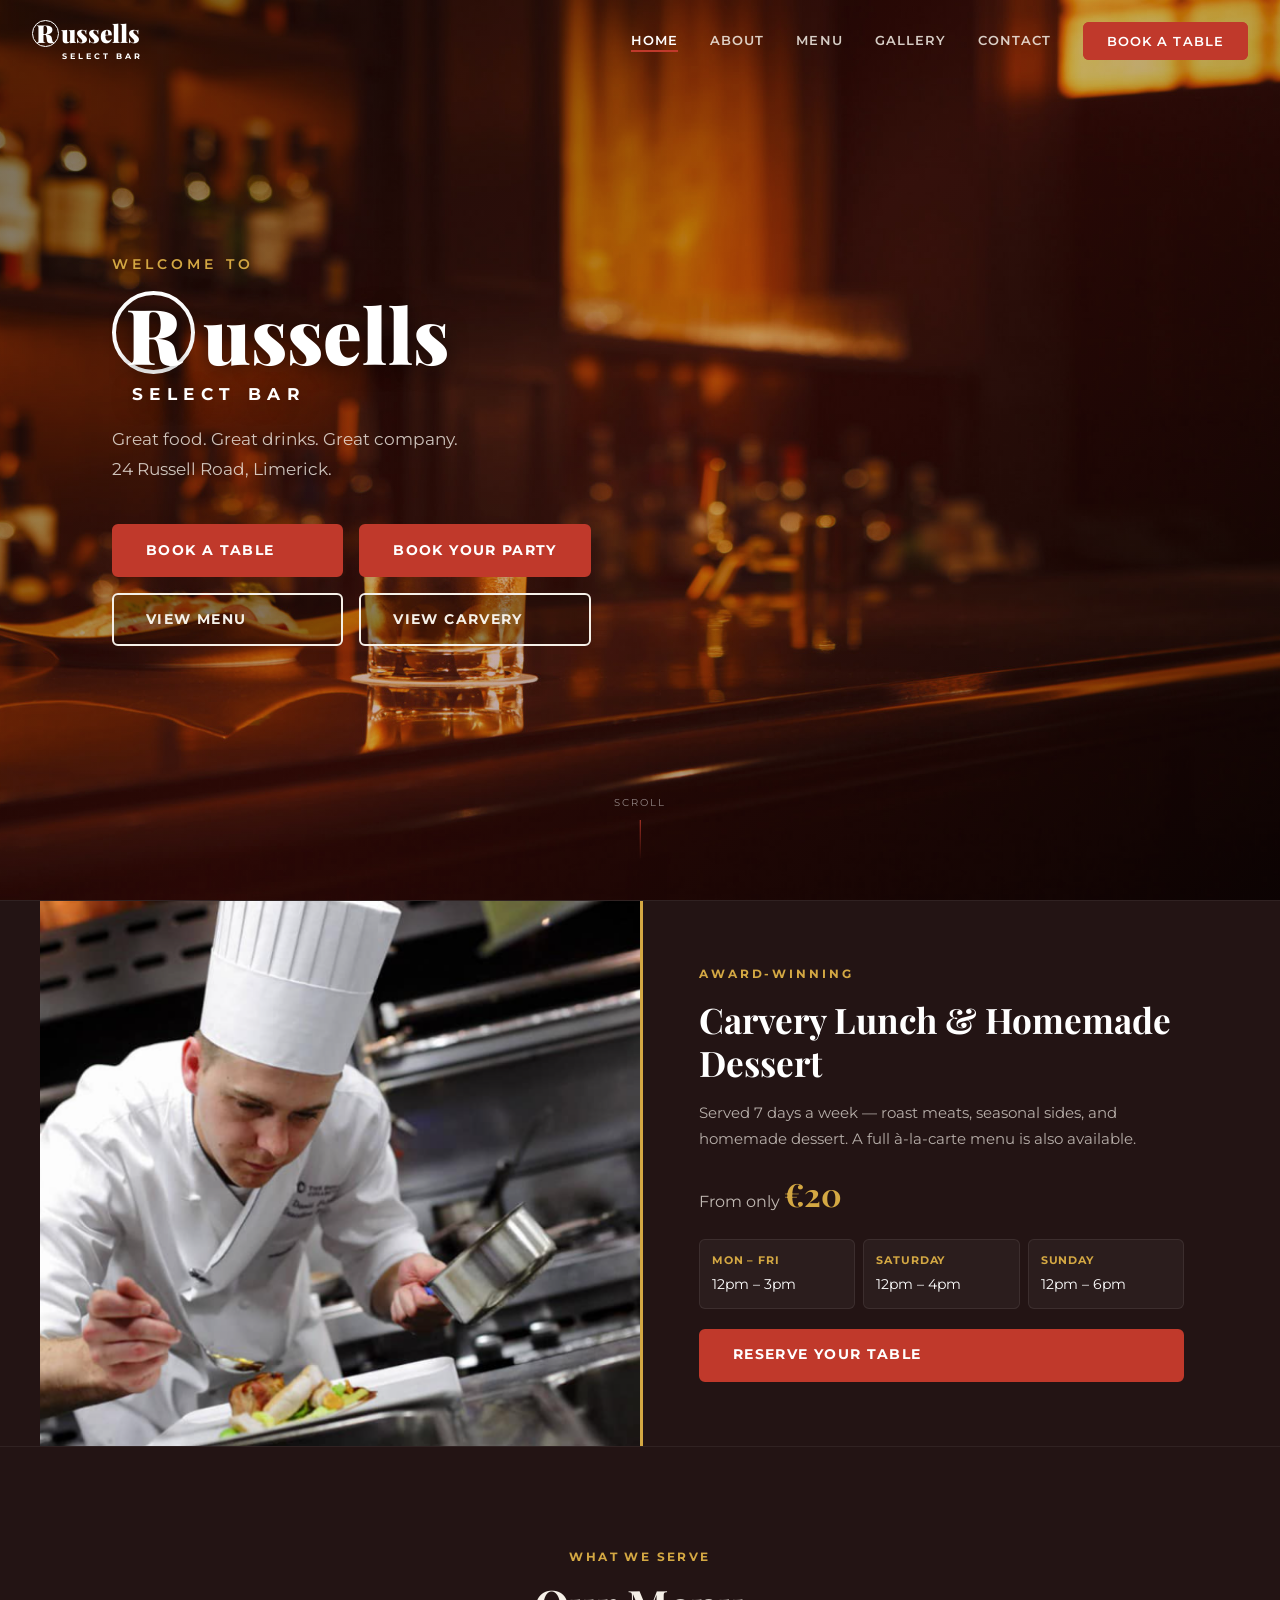
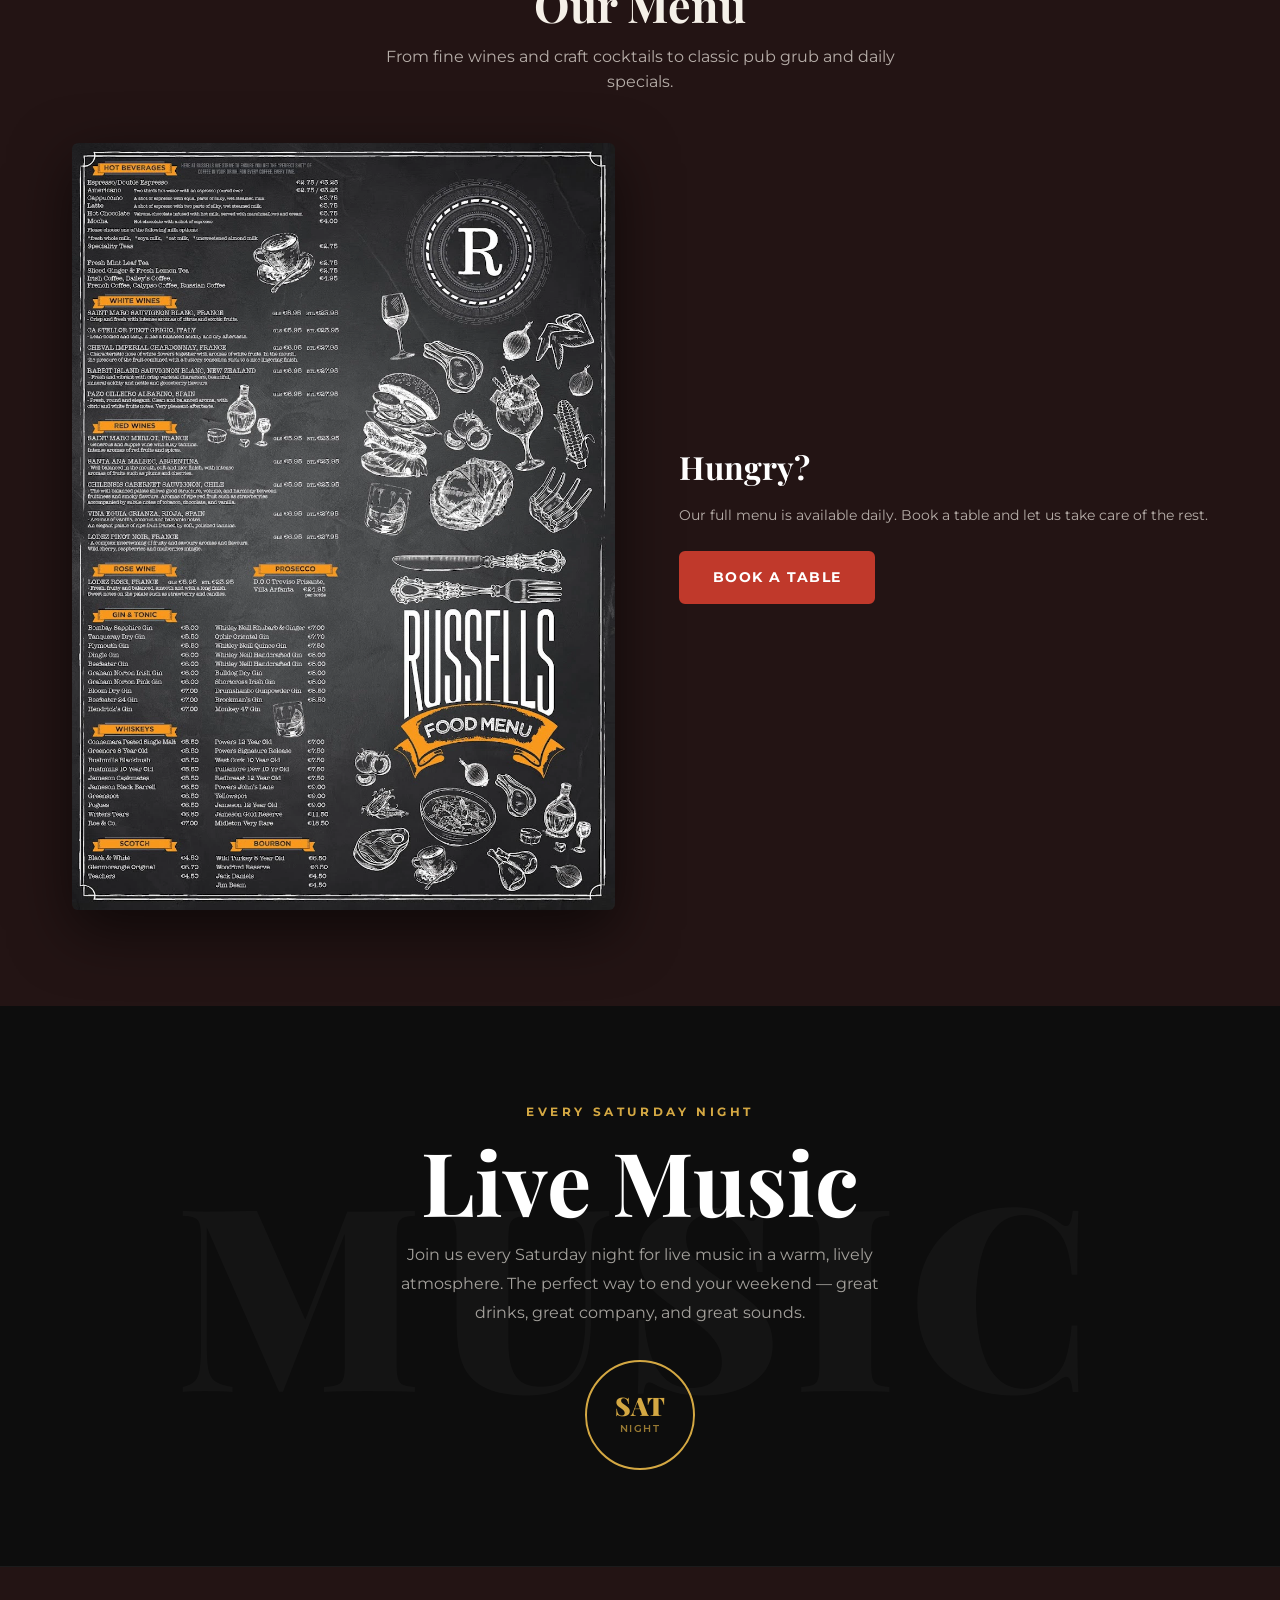
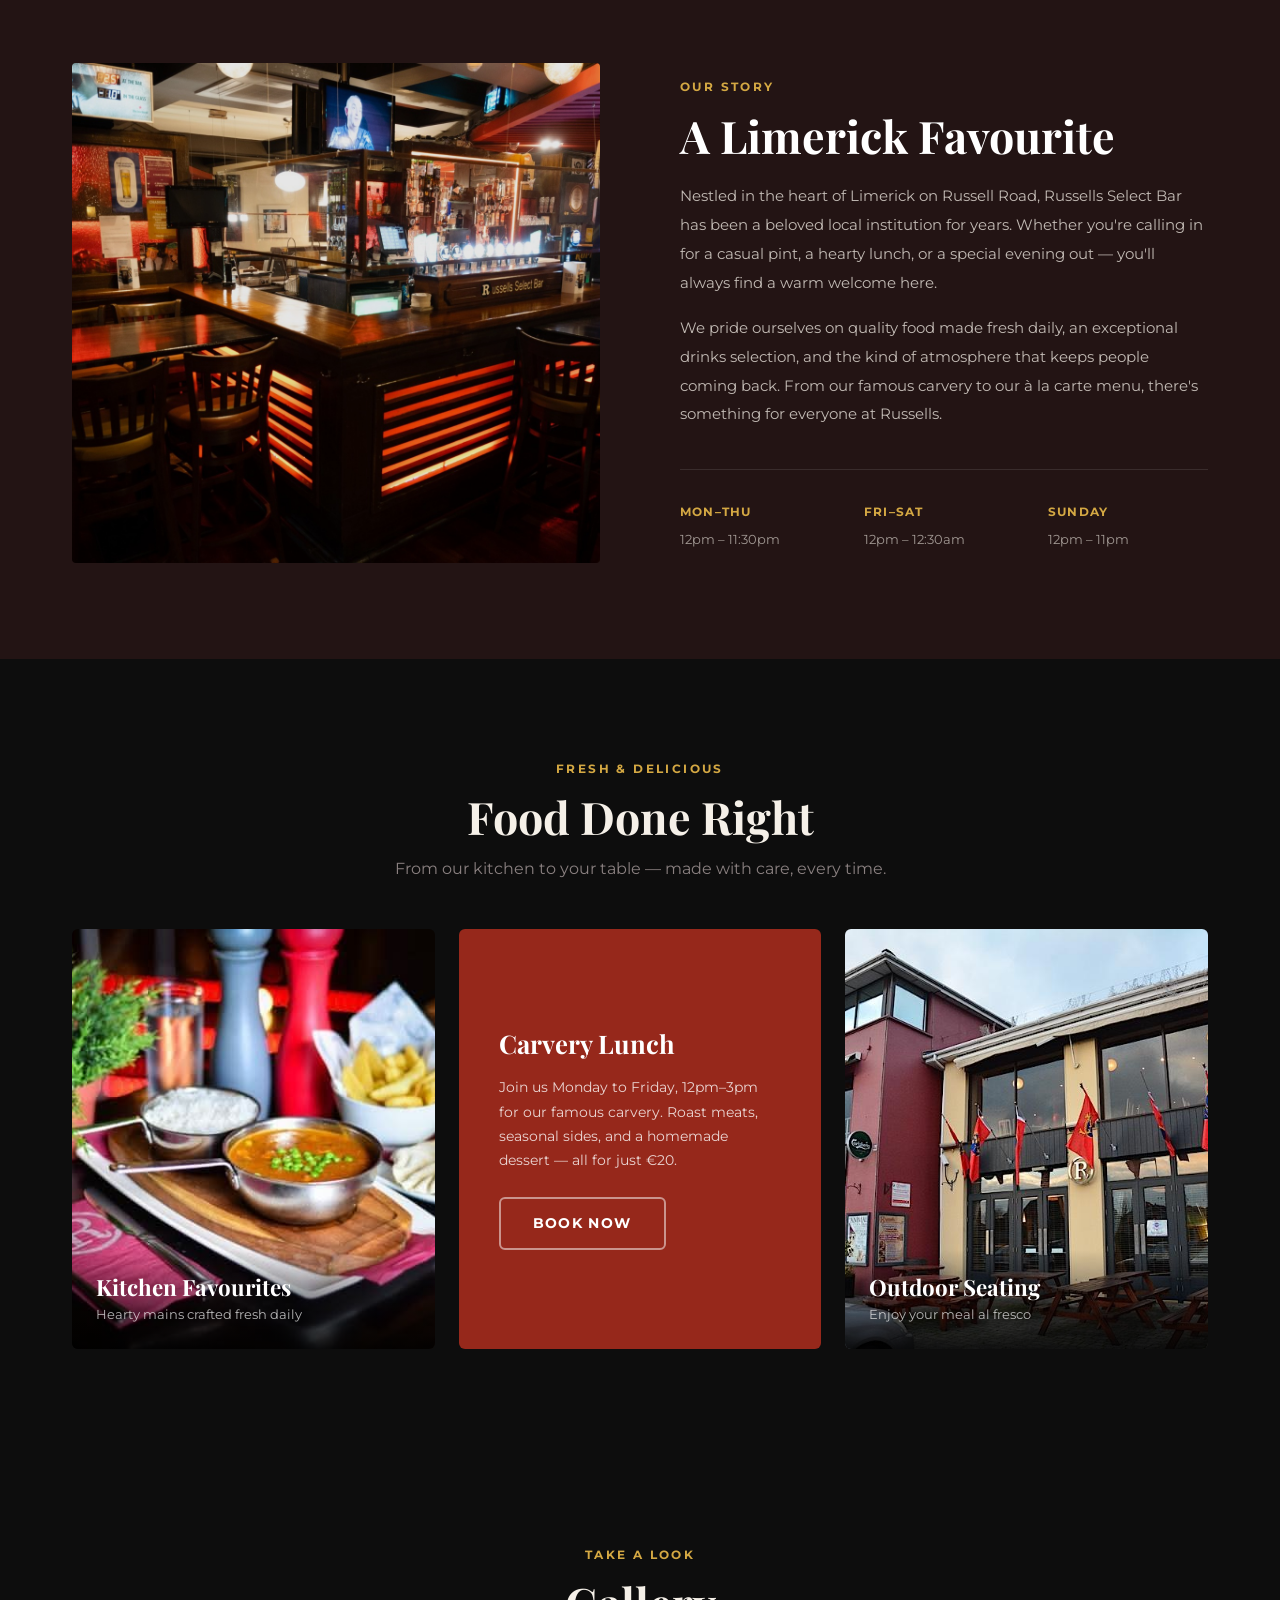
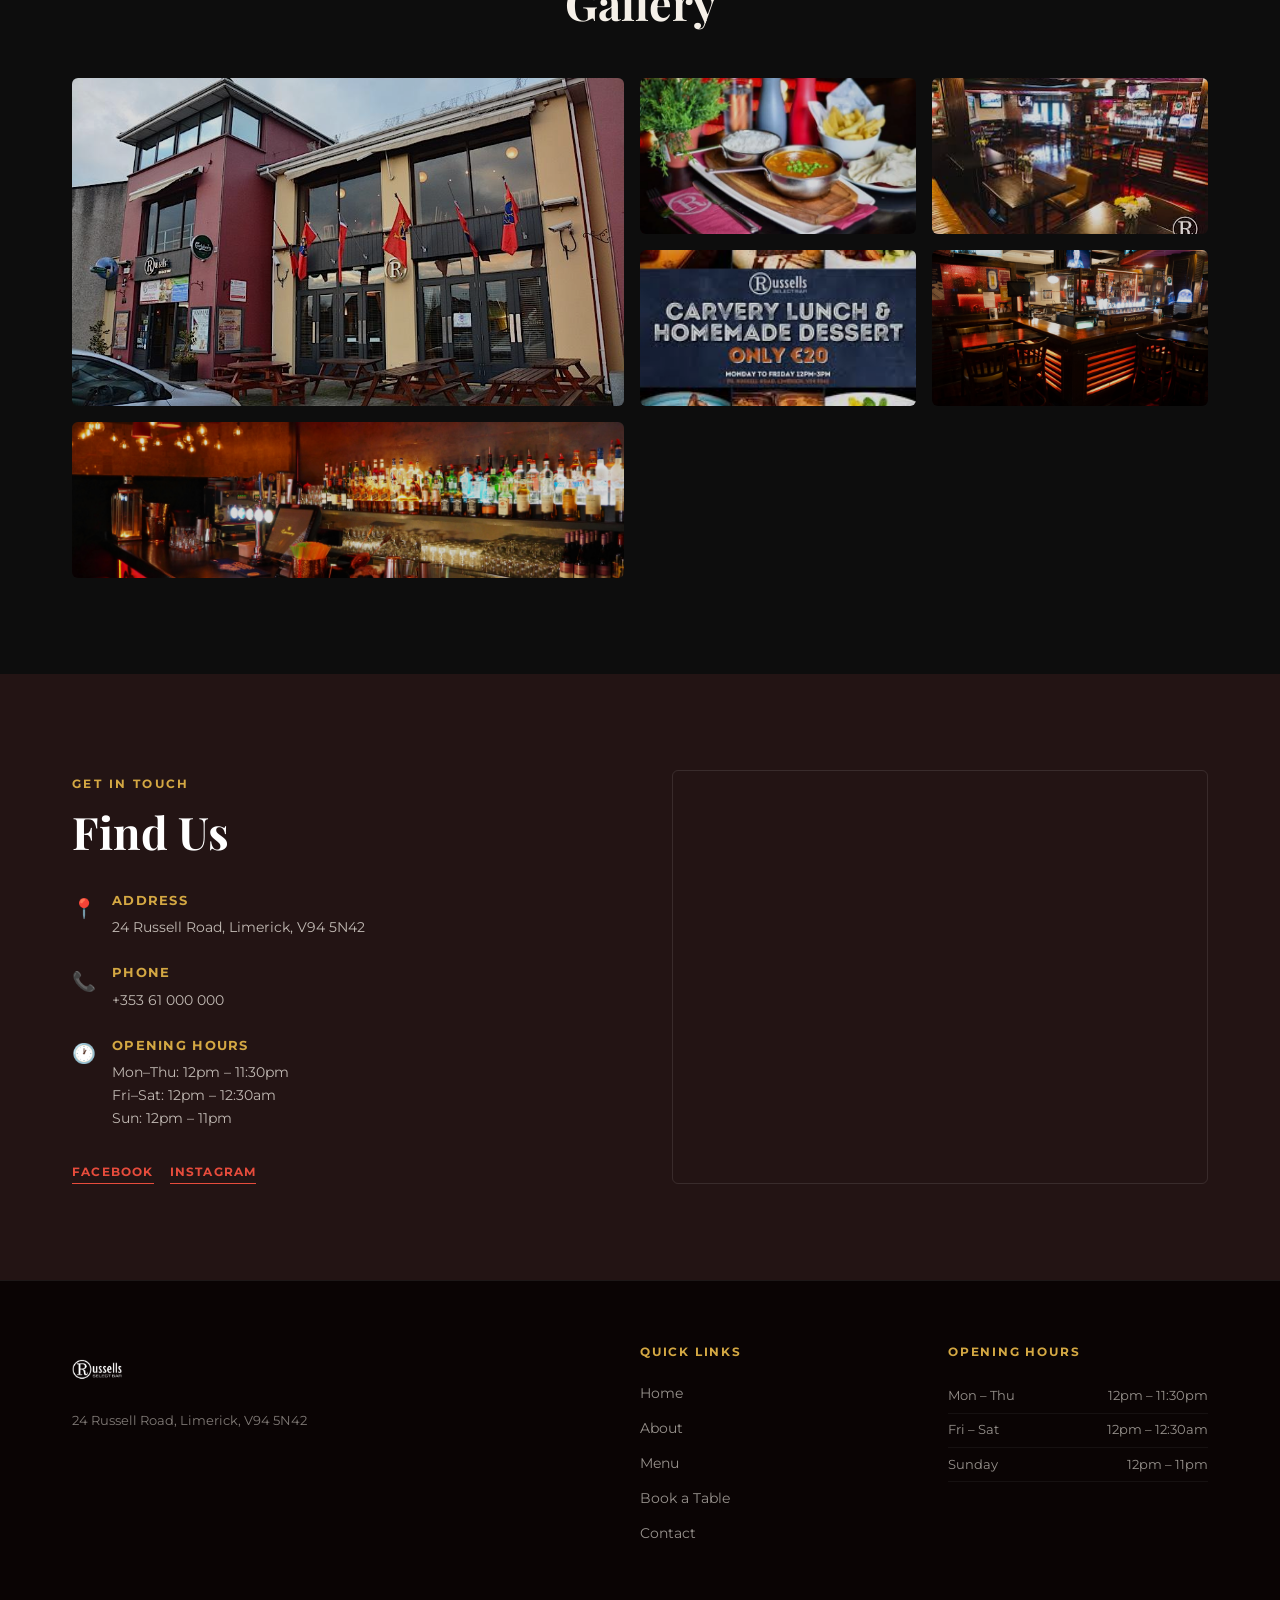
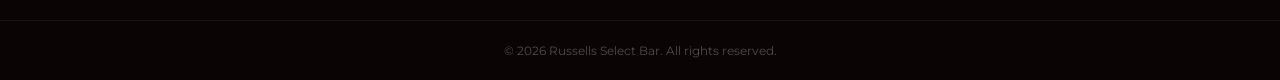
==== index.html @ 0fd76823 "russells bar website" ====
<!DOCTYPE html>
<html lang="en">
<head>
  <meta charset="UTF-8" />
  <meta name="viewport" content="width=device-width, initial-scale=1.0" />
  <title>Russells Select Bar – Limerick</title>
  <link rel="stylesheet" href="style.css" />
  <link href="https://fonts.googleapis.com/css2?family=Playfair+Display:wght@400;700;900&family=Montserrat:wght@300;400;600;700&display=swap" rel="stylesheet" />
</head>
<body>

  <!-- NAV -->
  <nav class="navbar" id="navbar">
    <div class="nav-inner">
      <a href="index.html" class="nav-logo">
        <span class="hero-wordmark"><span class="hero-r-badge">R</span>ussells</span>
        <span class="nav-selectbar">Select Bar</span>
      </a>
      <button class="nav-toggle" id="navToggle" aria-label="Toggle menu">
        <span></span><span></span><span></span>
      </button>
      <ul class="nav-links" id="navLinks">
        <li><a href="index.html" class="active">Home</a></li>
        <li><a href="#about">About</a></li>
        <li><a href="#menu">Menu</a></li>
        <li><a href="#gallery">Gallery</a></li>
        <li><a href="#contact">Contact</a></li>
        <li><a href="book.html" class="nav-cta">Book a Table</a></li>
      </ul>
    </div>
  </nav>

  <!-- HERO -->
  <section class="hero" id="home">
    <div class="hero-overlay"></div>
    <img src="bar2.jpg" alt="Russells Select Bar" class="hero-bg" />
    <div class="hero-content">
      <p class="hero-tag">Welcome to</p>
      <h1>
        <span class="hero-wordmark"><span class="hero-r-badge">R</span>ussells</span>
        <span class="hero-selectbar">Select Bar</span>
      </h1>
      <p class="hero-sub">Great food. Great drinks. Great company.<br />24 Russell Road, Limerick.</p>
      <div class="hero-btns">
        <a href="book.html" class="btn btn-primary">Book a Table</a>
        <a href="book.html" class="btn btn-primary">Book Your Party</a>
        <a href="#menu" class="btn btn-outline">View Menu</a>
        <a href="#carvery" class="btn btn-outline">View Carvery</a>
      </div>
    </div>
    <div class="hero-scroll">
      <span>Scroll</span>
      <div class="scroll-line"></div>
    </div>
  </section>

  <!-- CARVERY BANNER -->
  <section class="carvery-banner" id="carvery">
    <div class="carvery-inner">
      <div class="carvery-img">
        <div class="carvery-scroll">
          <img src="chef in kitchen.png" alt="Chef at Russells" />
          <img src="carvery.png" alt="Carvery Lunch" />
        </div>
      </div>
      <div class="carvery-text">
        <span class="carvery-label">Award-Winning</span>
        <h2>Carvery Lunch &amp; Homemade Dessert</h2>
        <p class="carvery-desc">Served 7 days a week — roast meats, seasonal sides, and homemade dessert. A full à-la-carte menu is also available.</p>
        <p class="carvery-price">From only <strong>€20</strong></p>
        <div class="carvery-times">
          <div class="carvery-time-item">
            <strong>Mon – Fri</strong>
            <span>12pm – 3pm</span>
          </div>
          <div class="carvery-time-item">
            <strong>Saturday</strong>
            <span>12pm – 4pm</span>
          </div>
          <div class="carvery-time-item">
            <strong>Sunday</strong>
            <span>12pm – 6pm</span>
          </div>
        </div>
        <a href="book.html" class="btn btn-primary">Reserve Your Table</a>
      </div>
    </div>
  </section>

  <!-- MENU -->
  <section class="menu-section" id="menu">
    <div class="container">
      <div class="section-header light">
        <span class="section-label">What We Serve</span>
        <h2>Our Menu</h2>
        <p>From fine wines and craft cocktails to classic pub grub and daily specials.</p>
      </div>
      <div class="menu-display">
        <img src="russells menu.webp" alt="Russells Food &amp; Drinks Menu" class="menu-img" id="menuImg" />
        <div class="menu-cta">
          <h3>Hungry?</h3>
          <p>Our full menu is available daily. Book a table and let us take care of the rest.</p>
          <a href="book.html" class="btn btn-primary">Book a Table</a>
        </div>
      </div>
    </div>
  </section>

  <!-- LIVE MUSIC -->
  <section class="music-section" id="music">
    <div class="music-bg-text">MUSIC</div>
    <div class="container">
      <div class="music-inner">
        <div class="music-top">
          <span class="music-label">Every Saturday Night</span>
          <h2>Live Music</h2>
          <p>Join us every Saturday night for live music in a warm, lively atmosphere. The perfect way to end your weekend — great drinks, great company, and great sounds.</p>
        </div>
        <div class="music-badge">
          <span class="music-day">SAT</span>
          <span class="music-night">Night</span>
        </div>
      </div>
    </div>
  </section>

  <!-- ABOUT -->
  <section class="about" id="about">
    <div class="container">
      <div class="about-grid">
        <div class="about-img">
          <img src="inside russels.jpeg" alt="Russells interior" />
          <div class="about-img-accent"></div>
        </div>
        <div class="about-text">
          <span class="section-label">Our Story</span>
          <h2>A Limerick Favourite</h2>
          <p>Nestled in the heart of Limerick on Russell Road, Russells Select Bar has been a beloved local institution for years. Whether you're calling in for a casual pint, a hearty lunch, or a special evening out — you'll always find a warm welcome here.</p>
          <p>We pride ourselves on quality food made fresh daily, an exceptional drinks selection, and the kind of atmosphere that keeps people coming back. From our famous carvery to our à la carte menu, there's something for everyone at Russells.</p>
          <div class="about-stats">
            <div class="stat">
              <strong>Mon–Thu</strong>
              <span>12pm – 11:30pm</span>
            </div>
            <div class="stat">
              <strong>Fri–Sat</strong>
              <span>12pm – 12:30am</span>
            </div>
            <div class="stat">
              <strong>Sunday</strong>
              <span>12pm – 11pm</span>
            </div>
          </div>
        </div>
      </div>
    </div>
  </section>

  <!-- FOOD HIGHLIGHT -->
  <section class="food-highlight">
    <div class="container">
      <div class="section-header">
        <span class="section-label">Fresh &amp; Delicious</span>
        <h2>Food Done Right</h2>
        <p>From our kitchen to your table — made with care, every time.</p>
      </div>
      <div class="food-grid">
        <div class="food-card">
          <img src="food.jpeg" alt="Russells food" />
          <div class="food-card-overlay">
            <h3>Kitchen Favourites</h3>
            <p>Hearty mains crafted fresh daily</p>
          </div>
        </div>
        <div class="food-card food-card-text">
          <div class="food-card-inner">
            <h3>Carvery Lunch</h3>
            <p>Join us Monday to Friday, 12pm–3pm for our famous carvery. Roast meats, seasonal sides, and a homemade dessert — all for just €20.</p>
            <a href="book.html" class="btn btn-outline-light">Book Now</a>
          </div>
        </div>
        <div class="food-card">
          <img src="outside russells.jpeg" alt="Russells exterior" />
          <div class="food-card-overlay">
            <h3>Outdoor Seating</h3>
            <p>Enjoy your meal al fresco</p>
          </div>
        </div>
      </div>
    </div>
  </section>


  <!-- GALLERY -->
  <section class="gallery-section" id="gallery">
    <div class="container">
      <div class="section-header">
        <span class="section-label">Take a Look</span>
        <h2>Gallery</h2>
      </div>
      <div class="gallery-grid">
        <div class="gallery-item gallery-item--large">
          <img src="outside russells.jpeg" alt="Russells exterior" />
        </div>
        <div class="gallery-item">
          <img src="food.jpeg" alt="Russells food" />
        </div>
        <div class="gallery-item">
          <img src="download.jpg" alt="Russells bar interior" />
        </div>
        <div class="gallery-item">
          <img src="carvery.jpg" alt="Carvery lunch" />
        </div>
        <div class="gallery-item">
          <img src="inside russels.jpeg" alt="Russells interior" />
        </div>
        <div class="gallery-item">
          <img src="bar.jpeg" alt="Russells bar" />
        </div>
      </div>
    </div>
  </section>

  <!-- CONTACT -->
  <section class="contact-section" id="contact">
    <div class="container">
      <div class="contact-grid">
        <div class="contact-info">
          <span class="section-label">Get In Touch</span>
          <h2>Find Us</h2>
          <div class="contact-items">
            <div class="contact-item">
              <div class="contact-icon">📍</div>
              <div>
                <strong>Address</strong>
                <p>24 Russell Road, Limerick, V94 5N42</p>
              </div>
            </div>
            <div class="contact-item">
              <div class="contact-icon">📞</div>
              <div>
                <strong>Phone</strong>
                <p>+353 61 000 000</p>
              </div>
            </div>
            <div class="contact-item">
              <div class="contact-icon">🕐</div>
              <div>
                <strong>Opening Hours</strong>
                <p>Mon–Thu: 12pm – 11:30pm<br />Fri–Sat: 12pm – 12:30am<br />Sun: 12pm – 11pm</p>
              </div>
            </div>
          </div>
          <div class="social-links">
            <a href="#" class="social-link">Facebook</a>
            <a href="#" class="social-link">Instagram</a>
          </div>
        </div>
        <div class="contact-map">
          <iframe
            src="https://www.openstreetmap.org/export/embed.html?bbox=-8.6450%2C52.6560%2C-8.6200%2C52.6720&amp;layer=mapnik&amp;marker=52.6638%2C-8.6320"
            width="100%" height="100%" style="border:0;" allowfullscreen="" loading="lazy"
            title="Russells Select Bar location">
          </iframe>
        </div>
      </div>
    </div>
  </section>

  <!-- FOOTER -->
  <footer class="footer">
    <div class="footer-inner">
      <div class="footer-logo">
        <img src="rus logo.png" alt="Russells Select Bar" />
        <p>24 Russell Road, Limerick, V94 5N42</p>
      </div>
      <div class="footer-links">
        <h4>Quick Links</h4>
        <ul>
          <li><a href="index.html">Home</a></li>
          <li><a href="#about">About</a></li>
          <li><a href="#menu">Menu</a></li>
          <li><a href="book.html">Book a Table</a></li>
          <li><a href="#contact">Contact</a></li>
        </ul>
      </div>
      <div class="footer-hours">
        <h4>Opening Hours</h4>
        <ul>
          <li><span>Mon – Thu</span><span>12pm – 11:30pm</span></li>
          <li><span>Fri – Sat</span><span>12pm – 12:30am</span></li>
          <li><span>Sunday</span><span>12pm – 11pm</span></li>
        </ul>
      </div>
    </div>
    <div class="footer-bottom">
      <p>&copy; 2026 Russells Select Bar. All rights reserved.</p>
    </div>
  </footer>

  <!-- MENU LIGHTBOX -->
  <div class="lightbox" id="menuLightbox">
    <button class="lightbox-close" id="lightboxClose">&times;</button>
    <img src="russells menu.webp" alt="Russells Menu" class="lightbox-img" />
  </div>

  <script src="main.js"></script>
</body>
</html>
---- style.css ----
/* ============================================
   RUSSELLS SELECT BAR – STYLESHEET
   ============================================ */

*, *::before, *::after { box-sizing: border-box; margin: 0; padding: 0; }

:root {
  --red:       #c0392b;
  --red-dark:  #96281b;
  --red-light: #e74c3c;
  --black:     #0d0d0d;
  --dark:      #1a1010;
  --dark2:     #231414;
  --cream:     #f5f0e8;
  --gold:      #d4a843;
  --grey:      #8a8080;
  --white:     #ffffff;
  --nav-h:     80px;
  --radius:    6px;
  --transition: 0.3s ease;
}

html { scroll-behavior: smooth; font-size: 16px; }

body {
  font-family: 'Montserrat', sans-serif;
  background: var(--black);
  color: var(--cream);
  line-height: 1.6;
  overflow-x: hidden;
}

img { display: block; max-width: 100%; }
a { text-decoration: none; color: inherit; }
ul { list-style: none; }

.container {
  max-width: 1200px;
  margin: 0 auto;
  padding: 0 2rem;
}

/* ── TYPOGRAPHY ── */
h1, h2, h3, h4 { font-family: 'Playfair Display', serif; line-height: 1.2; }
h1 { font-size: clamp(2.8rem, 6vw, 5rem); font-weight: 900; }
h2 { font-size: clamp(1.8rem, 3.5vw, 2.8rem); }
h3 { font-size: 1.4rem; }

.section-label {
  display: inline-block;
  text-transform: uppercase;
  letter-spacing: 0.2em;
  font-size: 0.75rem;
  font-weight: 700;
  color: var(--gold);
  margin-bottom: 0.75rem;
}

.section-header {
  text-align: center;
  margin-bottom: 3rem;
}
.section-header p {
  color: var(--grey);
  margin-top: 0.75rem;
  max-width: 540px;
  margin-left: auto;
  margin-right: auto;
}
.section-header.light h2,
.section-header.light p { color: var(--cream); }
.section-header.light p { color: rgba(245,240,232,0.7); }

/* ── BUTTONS ── */
.btn {
  display: inline-block;
  padding: 0.85rem 2rem;
  font-family: 'Montserrat', sans-serif;
  font-size: 0.85rem;
  font-weight: 700;
  letter-spacing: 0.1em;
  text-transform: uppercase;
  border-radius: var(--radius);
  border: 2px solid transparent;
  cursor: pointer;
  transition: all var(--transition);
}
.btn-primary {
  background: var(--red);
  color: var(--white);
  border-color: var(--red);
}
.btn-primary:hover {
  background: var(--red-light);
  border-color: var(--red-light);
  transform: translateY(-2px);
}
.btn-outline {
  background: rgba(0,0,0,0.28);
  color: var(--cream);
  border-color: var(--cream);
}
.btn-outline:hover {
  background: var(--cream);
  color: var(--black);
}
.btn-outline-light {
  background: transparent;
  color: var(--white);
  border-color: rgba(255,255,255,0.5);
}
.btn-outline-light:hover {
  background: var(--white);
  color: var(--black);
}
.btn-large {
  padding: 1rem 2.5rem;
  font-size: 0.95rem;
}

/* ══════════════════════════════════════════
   NAVBAR
══════════════════════════════════════════ */
.navbar {
  position: fixed;
  top: 0; left: 0; right: 0;
  z-index: 1000;
  height: var(--nav-h);
  background: transparent;
  box-shadow: none;
  transition: background 0.4s ease, box-shadow 0.4s ease, backdrop-filter 0.4s ease;
}
.navbar.scrolled {
  background: rgba(10, 5, 5, 0.97);
  box-shadow: 0 2px 20px rgba(0,0,0,0.5);
  backdrop-filter: blur(8px);
}
.nav-inner {
  max-width: 1300px;
  margin: 0 auto;
  padding: 0 2rem;
  height: 100%;
  display: flex;
  align-items: center;
  justify-content: space-between;
}
.nav-logo {
  display: flex;
  flex-direction: column;
  line-height: 1;
}
.nav-logo .hero-wordmark {
  font-size: 1.55rem;
}
.nav-selectbar {
  font-family: 'Montserrat', sans-serif;
  font-size: 0.5rem;
  font-weight: 700;
  letter-spacing: 0.38em;
  text-transform: uppercase;
  color: var(--white);
  margin-top: 0.3rem;
  margin-left: 1.85rem;
}
.nav-links {
  display: flex;
  align-items: center;
  gap: 2rem;
}
.nav-links a {
  font-size: 0.8rem;
  font-weight: 600;
  letter-spacing: 0.08em;
  text-transform: uppercase;
  color: rgba(245,240,232,0.85);
  transition: color var(--transition);
  position: relative;
}
.nav-links a::after {
  content: '';
  position: absolute;
  bottom: -4px; left: 0; right: 0;
  height: 2px;
  background: var(--red);
  transform: scaleX(0);
  transition: transform var(--transition);
}
.nav-links a:hover,
.nav-links a.active { color: var(--white); }
.nav-links a:hover::after,
.nav-links a.active::after { transform: scaleX(1); }
.nav-cta {
  background: var(--red) !important;
  color: var(--white) !important;
  padding: 0.6rem 1.4rem;
  border-radius: var(--radius);
  border: 2px solid var(--red) !important;
}
.nav-cta::after { display: none !important; }
.nav-cta:hover { background: var(--red-light) !important; border-color: var(--red-light) !important; }

.nav-toggle {
  display: none;
  flex-direction: column;
  gap: 5px;
  background: none;
  border: none;
  cursor: pointer;
  padding: 4px;
}
.nav-toggle span {
  display: block;
  width: 24px;
  height: 2px;
  background: var(--cream);
  transition: all var(--transition);
}

/* ══════════════════════════════════════════
   HERO
══════════════════════════════════════════ */
.hero {
  position: relative;
  height: 100vh;
  min-height: 600px;
  display: flex;
  align-items: center;
  overflow: hidden;
}
.hero-bg {
  position: absolute;
  inset: 0;
  width: 100%; height: 100%;
  object-fit: cover;
  object-position: center;
}
.hero-overlay {
  position: absolute;
  inset: 0;
  background: linear-gradient(
    135deg,
    rgba(13,5,5,0.58) 0%,
    rgba(96,20,15,0.35) 50%,
    rgba(13,5,5,0.52) 100%
  );
  z-index: 1;
}
.hero-content {
  position: relative;
  z-index: 2;
  padding: 0 3rem;
  max-width: 700px;
  margin-left: 5%;
}
.hero-tag {
  font-size: 0.85rem;
  font-weight: 600;
  letter-spacing: 0.3em;
  text-transform: uppercase;
  color: var(--gold);
  margin-bottom: 1rem;
}
.hero-content h1 {
  color: var(--white);
  margin-bottom: 1.25rem;
  text-shadow: 0 4px 20px rgba(0,0,0,0.5);
}
.hero-content h1 span {
  color: var(--red-light);
}
.hero-wordmark {
  display: flex;
  align-items: center;
  gap: 0.1em;
  font-family: 'Playfair Display', serif;
  font-weight: 900;
  line-height: 1;
  color: var(--white) !important;
}
.hero-r-badge {
  display: inline-flex;
  align-items: center;
  justify-content: center;
  width: 1.08em;
  height: 1.08em;
  border: 0.065em solid var(--white);
  border-radius: 50%;
  flex-shrink: 0;
  color: var(--white) !important;
}
.hero-selectbar {
  display: block;
  font-family: 'Montserrat', sans-serif;
  font-size: 0.22em;
  font-weight: 700;
  letter-spacing: 0.38em;
  text-transform: uppercase;
  color: var(--white) !important;
  margin-left: calc(1.08em + 0.1em);
  margin-top: 0.55em;
}
.hero-sub {
  color: rgba(245,240,232,0.8);
  font-size: 1.05rem;
  margin-bottom: 2.5rem;
  line-height: 1.8;
}
.hero-btns {
  display: grid;
  grid-template-columns: 1fr 1fr;
  gap: 1rem;
}
.hero-scroll {
  position: absolute;
  bottom: 2.5rem;
  left: 50%;
  transform: translateX(-50%);
  z-index: 2;
  display: flex;
  flex-direction: column;
  align-items: center;
  gap: 0.5rem;
}
.hero-scroll span {
  font-size: 0.65rem;
  letter-spacing: 0.2em;
  text-transform: uppercase;
  color: rgba(255,255,255,0.5);
}
.scroll-line {
  width: 1px;
  height: 40px;
  background: linear-gradient(to bottom, var(--red), transparent);
  animation: scrollPulse 2s ease infinite;
}
@keyframes scrollPulse {
  0%, 100% { opacity: 1; transform: scaleY(1); }
  50%       { opacity: 0.4; transform: scaleY(0.7); }
}

/* ══════════════════════════════════════════
   CARVERY BANNER
══════════════════════════════════════════ */
.carvery-banner {
  background: var(--dark2);
  overflow: hidden;
  border-top: 1px solid rgba(255,255,255,0.06);
  border-bottom: 1px solid rgba(255,255,255,0.06);
}
.carvery-inner {
  max-width: 1200px;
  margin: 0 auto;
  display: grid;
  grid-template-columns: 1fr 1fr;
}
.carvery-text {
  padding: 4rem 3.5rem;
  display: flex;
  flex-direction: column;
  justify-content: center;
  gap: 1rem;
  border-left: 3px solid var(--gold);
}
.carvery-label {
  display: inline-block;
  text-transform: uppercase;
  letter-spacing: 0.25em;
  font-size: 0.72rem;
  font-weight: 700;
  color: var(--gold);
}
.carvery-text h2 {
  color: var(--white);
  font-size: clamp(1.5rem, 3vw, 2.2rem);
}
.carvery-desc {
  color: rgba(245,240,232,0.7);
  font-size: 0.95rem;
  line-height: 1.7;
}
.carvery-price {
  font-size: 1rem;
  color: rgba(245,240,232,0.75);
}
.carvery-price strong {
  font-size: 2rem;
  color: var(--gold);
  font-family: 'Playfair Display', serif;
}
.carvery-times {
  display: grid;
  grid-template-columns: repeat(3, 1fr);
  gap: 0.5rem;
  margin: 0.25rem 0;
}
.carvery-time-item {
  background: rgba(255,255,255,0.04);
  border: 1px solid rgba(255,255,255,0.08);
  border-radius: var(--radius);
  padding: 0.75rem;
  display: flex;
  flex-direction: column;
  gap: 0.3rem;
}
.carvery-time-item strong {
  font-size: 0.68rem;
  font-weight: 700;
  letter-spacing: 0.08em;
  text-transform: uppercase;
  color: var(--gold);
}
.carvery-time-item span {
  font-size: 0.85rem;
  color: var(--white);
}
.carvery-img {
  overflow: hidden;
  min-height: 420px;
  position: relative;
}
.carvery-scroll {
  display: flex;
  height: 100%;
  overflow-x: auto;
  scroll-snap-type: x mandatory;
  scrollbar-width: none;
  -ms-overflow-style: none;
}
.carvery-scroll::-webkit-scrollbar { display: none; }
.carvery-scroll img {
  flex: 0 0 100%;
  width: 100%;
  height: 100%;
  min-height: 420px;
  object-fit: cover;
  scroll-snap-align: start;
}

/* ══════════════════════════════════════════
   LIVE MUSIC
══════════════════════════════════════════ */
.music-section {
  background: var(--black);
  border-bottom: 1px solid rgba(255,255,255,0.06);
  padding: 6rem 0;
  position: relative;
  overflow: hidden;
  text-align: center;
}
.music-bg-text {
  position: absolute;
  top: 50%;
  left: 50%;
  transform: translate(-50%, -50%);
  font-family: 'Playfair Display', serif;
  font-size: clamp(8rem, 20vw, 18rem);
  font-weight: 900;
  color: rgba(255,255,255,0.03);
  white-space: nowrap;
  pointer-events: none;
  user-select: none;
  letter-spacing: 0.05em;
}
.music-inner {
  display: flex;
  flex-direction: column;
  align-items: center;
  gap: 2rem;
  position: relative;
  z-index: 1;
}
.music-top {
  display: flex;
  flex-direction: column;
  align-items: center;
  gap: 1rem;
}
.music-label {
  display: inline-block;
  text-transform: uppercase;
  letter-spacing: 0.3em;
  font-size: 0.75rem;
  font-weight: 700;
  color: var(--gold);
}
.music-top h2 {
  color: var(--white);
  font-size: clamp(3rem, 7vw, 5.5rem);
  line-height: 1;
}
.music-top p {
  color: rgba(245,240,232,0.65);
  font-size: 1rem;
  line-height: 1.8;
  max-width: 520px;
}
.music-badge {
  display: flex;
  flex-direction: column;
  align-items: center;
  justify-content: center;
  width: 110px;
  height: 110px;
  border: 2px solid var(--gold);
  border-radius: 50%;
  gap: 0.1rem;
}
.music-day {
  font-family: 'Playfair Display', serif;
  font-size: 1.6rem;
  font-weight: 900;
  color: var(--gold);
  line-height: 1;
}
.music-night {
  font-size: 0.6rem;
  font-weight: 600;
  letter-spacing: 0.15em;
  text-transform: uppercase;
  color: rgba(212,168,67,0.7);
}

/* ══════════════════════════════════════════
   ABOUT
══════════════════════════════════════════ */
.about {
  padding: 6rem 0;
  background: var(--dark2);
}
.about-grid {
  display: grid;
  grid-template-columns: 1fr 1fr;
  gap: 5rem;
  align-items: center;
}
.about-img {
  position: relative;
}
.about-img img {
  width: 100%;
  border-radius: 4px;
  object-fit: cover;
  height: 500px;
  filter: brightness(0.9);
}
.about-img-accent {
  position: absolute;
  bottom: -20px;
  right: -20px;
  width: 60%;
  height: 60%;
  border: 3px solid var(--red);
  border-radius: 4px;
  z-index: -1;
}
.about-text h2 {
  margin-bottom: 1.25rem;
  color: var(--white);
}
.about-text p {
  color: rgba(245,240,232,0.75);
  margin-bottom: 1rem;
  font-size: 0.95rem;
  line-height: 1.9;
}
.about-stats {
  display: grid;
  grid-template-columns: repeat(3, 1fr);
  gap: 1.5rem;
  margin-top: 2.5rem;
  padding-top: 2rem;
  border-top: 1px solid rgba(255,255,255,0.1);
}
.stat strong {
  display: block;
  font-size: 0.75rem;
  font-weight: 700;
  text-transform: uppercase;
  letter-spacing: 0.1em;
  color: var(--gold);
  margin-bottom: 0.3rem;
}
.stat span {
  font-size: 0.8rem;
  color: rgba(245,240,232,0.6);
}

/* ══════════════════════════════════════════
   FOOD HIGHLIGHT
══════════════════════════════════════════ */
.food-highlight {
  padding: 6rem 0;
  background: var(--black);
}
.food-grid {
  display: grid;
  grid-template-columns: repeat(3, 1fr);
  gap: 1.5rem;
  height: 420px;
}
.food-card {
  position: relative;
  overflow: hidden;
  border-radius: var(--radius);
}
.food-card img {
  width: 100%;
  height: 100%;
  object-fit: cover;
  transition: transform 0.6s ease;
}
.food-card:hover img { transform: scale(1.06); }
.food-card-overlay {
  position: absolute;
  bottom: 0; left: 0; right: 0;
  padding: 1.5rem;
  background: linear-gradient(to top, rgba(0,0,0,0.85), transparent);
}
.food-card-overlay h3 { color: var(--white); margin-bottom: 0.25rem; }
.food-card-overlay p { color: rgba(255,255,255,0.7); font-size: 0.8rem; }
.food-card-text {
  background: var(--red-dark);
  display: flex;
  align-items: center;
}
.food-card-inner {
  padding: 2.5rem;
}
.food-card-inner h3 {
  color: var(--white);
  margin-bottom: 1rem;
  font-size: 1.6rem;
}
.food-card-inner p {
  color: rgba(255,255,255,0.8);
  font-size: 0.9rem;
  line-height: 1.7;
  margin-bottom: 1.5rem;
}

/* ══════════════════════════════════════════
   MENU SECTION
══════════════════════════════════════════ */
.menu-section {
  padding: 6rem 0;
  background: var(--dark2);
}
.menu-display {
  display: grid;
  grid-template-columns: 1fr auto;
  gap: 4rem;
  align-items: center;
}
.menu-img {
  max-width: 100%;
  border-radius: var(--radius);
  box-shadow: 0 20px 60px rgba(0,0,0,0.6);
  cursor: zoom-in;
  transition: transform 0.3s ease, box-shadow 0.3s ease;
}
.menu-img:hover {
  transform: scale(1.02);
  box-shadow: 0 28px 70px rgba(0,0,0,0.7);
}
/* ── LIGHTBOX ── */
.lightbox {
  display: none;
  position: fixed;
  inset: 0;
  z-index: 2000;
  background: rgba(0,0,0,0.92);
  align-items: center;
  justify-content: center;
  padding: 2rem;
}
.lightbox.open {
  display: flex;
}
.lightbox-img {
  max-width: 90vw;
  max-height: 90vh;
  border-radius: var(--radius);
  box-shadow: 0 30px 80px rgba(0,0,0,0.8);
  object-fit: contain;
  transform-origin: center center;
  transition: transform 0.1s ease;
  cursor: grab;
}
.lightbox-close {
  position: absolute;
  top: 1.5rem;
  right: 1.5rem;
  background: none;
  border: 2px solid rgba(255,255,255,0.4);
  color: var(--white);
  font-size: 1.8rem;
  width: 48px;
  height: 48px;
  border-radius: 50%;
  cursor: pointer;
  display: flex;
  align-items: center;
  justify-content: center;
  line-height: 1;
  transition: border-color var(--transition), background var(--transition);
}
.lightbox-close:hover {
  background: rgba(255,255,255,0.1);
  border-color: var(--white);
}
.menu-cta {
  min-width: 240px;
}
.menu-cta h3 {
  color: var(--white);
  font-size: 2rem;
  margin-bottom: 1rem;
}
.menu-cta p {
  color: rgba(245,240,232,0.7);
  font-size: 0.9rem;
  line-height: 1.7;
  margin-bottom: 1.5rem;
}

/* ══════════════════════════════════════════
   GALLERY
══════════════════════════════════════════ */
.gallery-section {
  padding: 6rem 0;
  background: var(--black);
}
.gallery-grid {
  display: grid;
  grid-template-columns: 2fr 1fr 1fr;
  grid-template-rows: auto auto;
  gap: 1rem;
  height: 500px;
}
.gallery-item {
  overflow: hidden;
  border-radius: var(--radius);
  cursor: pointer;
}
.gallery-item img {
  width: 100%;
  height: 100%;
  object-fit: cover;
  transition: transform 0.5s ease, filter 0.5s ease;
  filter: brightness(0.85);
}
.gallery-item:hover img {
  transform: scale(1.05);
  filter: brightness(1);
}
.gallery-item--large {
  grid-row: 1 / 3;
}

/* ══════════════════════════════════════════
   CONTACT
══════════════════════════════════════════ */
.contact-section {
  padding: 6rem 0;
  background: var(--dark2);
}
.contact-grid {
  display: grid;
  grid-template-columns: 1fr 1fr;
  gap: 4rem;
  align-items: stretch;
}
.contact-info h2 {
  color: var(--white);
  margin-bottom: 2rem;
}
.contact-items {
  display: flex;
  flex-direction: column;
  gap: 1.5rem;
  margin-bottom: 2rem;
}
.contact-item {
  display: flex;
  gap: 1rem;
  align-items: flex-start;
}
.contact-icon { font-size: 1.2rem; padding-top: 0.15rem; }
.contact-item strong {
  display: block;
  font-size: 0.8rem;
  text-transform: uppercase;
  letter-spacing: 0.1em;
  color: var(--gold);
  margin-bottom: 0.3rem;
}
.contact-item p {
  font-size: 0.9rem;
  color: rgba(245,240,232,0.75);
  line-height: 1.6;
}
.social-links {
  display: flex;
  gap: 1rem;
}
.social-link {
  font-size: 0.75rem;
  font-weight: 700;
  letter-spacing: 0.1em;
  text-transform: uppercase;
  color: var(--red-light);
  border-bottom: 1px solid var(--red-light);
  padding-bottom: 2px;
  transition: color var(--transition);
}
.social-link:hover { color: var(--gold); border-color: var(--gold); }
.contact-map {
  min-height: 400px;
  border-radius: var(--radius);
  overflow: hidden;
  border: 1px solid rgba(255,255,255,0.1);
}

/* ══════════════════════════════════════════
   FOOTER
══════════════════════════════════════════ */
.footer {
  background: #0a0404;
  border-top: 1px solid rgba(255,255,255,0.08);
}
.footer-inner {
  max-width: 1200px;
  margin: 0 auto;
  padding: 4rem 2rem;
  display: grid;
  grid-template-columns: 2fr 1fr 1fr;
  gap: 3rem;
}
.footer-logo img {
  height: 50px;
  filter: invert(1);
  mix-blend-mode: screen;
  margin-bottom: 1rem;
}
.footer-logo p {
  font-size: 0.8rem;
  color: rgba(245,240,232,0.5);
}
.footer-links h4, .footer-hours h4 {
  font-family: 'Montserrat', sans-serif;
  font-size: 0.75rem;
  font-weight: 700;
  text-transform: uppercase;
  letter-spacing: 0.15em;
  color: var(--gold);
  margin-bottom: 1.25rem;
}
.footer-links ul li {
  margin-bottom: 0.6rem;
}
.footer-links a {
  font-size: 0.85rem;
  color: rgba(245,240,232,0.6);
  transition: color var(--transition);
}
.footer-links a:hover { color: var(--white); }
.footer-hours ul li {
  display: flex;
  justify-content: space-between;
  font-size: 0.8rem;
  color: rgba(245,240,232,0.6);
  padding: 0.4rem 0;
  border-bottom: 1px solid rgba(255,255,255,0.05);
}
.footer-bottom {
  border-top: 1px solid rgba(255,255,255,0.06);
  padding: 1.25rem 2rem;
  text-align: center;
  font-size: 0.75rem;
  color: rgba(245,240,232,0.3);
}

/* ══════════════════════════════════════════
   PAGE HERO (Book a Table)
══════════════════════════════════════════ */
.page-hero {
  position: relative;
  height: 45vh;
  min-height: 320px;
  display: flex;
  align-items: flex-end;
  padding-bottom: 3rem;
  margin-top: var(--nav-h);
  overflow: hidden;
}
.page-hero-bg {
  position: absolute;
  inset: 0;
  width: 100%; height: 100%;
  object-fit: cover;
  object-position: center 65%;
}
.page-hero-overlay {
  position: absolute;
  inset: 0;
  background: linear-gradient(to top, rgba(10,4,4,0.95) 0%, rgba(10,4,4,0.5) 60%, rgba(10,4,4,0.3) 100%);
}
.page-hero-content {
  position: relative;
  z-index: 1;
  padding: 0 3rem;
  max-width: 700px;
}
.page-hero-content h1 {
  color: var(--white);
  font-size: clamp(2rem, 4vw, 3.5rem);
  margin: 0.5rem 0;
}
.page-hero-content p {
  color: rgba(245,240,232,0.75);
  font-size: 0.95rem;
  margin-top: 0.5rem;
}

/* ══════════════════════════════════════════
   BOOKING SECTION
══════════════════════════════════════════ */
.booking-section {
  padding: 5rem 0 6rem;
  background: var(--dark);
}
.booking-wrapper {
  display: grid;
  grid-template-columns: 1fr 360px;
  gap: 3rem;
  align-items: start;
}

/* FORM WRAP */
.booking-form-wrap {
  background: var(--dark2);
  border-radius: 8px;
  padding: 2.5rem;
  border: 1px solid rgba(255,255,255,0.07);
}
.booking-form-wrap > h2 {
  color: var(--white);
  margin-bottom: 0.5rem;
}
.booking-note {
  font-size: 0.8rem;
  color: rgba(245,240,232,0.5);
  margin-bottom: 2rem;
  padding: 0.75rem 1rem;
  background: rgba(192,57,43,0.1);
  border-left: 3px solid var(--red);
  border-radius: 0 var(--radius) var(--radius) 0;
}

/* FORM STEPS */
.form-step {
  display: none;
}
.form-step.active {
  display: block;
}
.step-title {
  display: flex;
  align-items: center;
  gap: 0.75rem;
  color: var(--white);
  margin-bottom: 1.75rem;
  font-size: 1.15rem;
}
.step-num {
  display: inline-flex;
  align-items: center;
  justify-content: center;
  width: 32px;
  height: 32px;
  background: var(--red);
  color: var(--white);
  border-radius: 50%;
  font-family: 'Montserrat', sans-serif;
  font-size: 0.85rem;
  font-weight: 700;
}
.form-row {
  display: grid;
  grid-template-columns: 1fr 1fr;
  gap: 1rem;
}
.form-group {
  margin-bottom: 1.25rem;
}
.form-group label {
  display: block;
  font-size: 0.75rem;
  font-weight: 700;
  text-transform: uppercase;
  letter-spacing: 0.08em;
  color: rgba(245,240,232,0.7);
  margin-bottom: 0.5rem;
}
.form-group input,
.form-group select,
.form-group textarea {
  width: 100%;
  background: rgba(255,255,255,0.05);
  border: 1px solid rgba(255,255,255,0.15);
  border-radius: var(--radius);
  color: var(--cream);
  font-family: 'Montserrat', sans-serif;
  font-size: 0.9rem;
  padding: 0.75rem 1rem;
  transition: border-color var(--transition), background var(--transition);
  outline: none;
  -webkit-appearance: none;
}
.form-group select {
  background-image: url("data:image/svg+xml,%3Csvg xmlns='http://www.w3.org/2000/svg' width='12' height='8' viewBox='0 0 12 8'%3E%3Cpath fill='%23f5f0e8' d='M1 1l5 5 5-5'/%3E%3C/svg%3E");
  background-repeat: no-repeat;
  background-position: right 1rem center;
  padding-right: 2.5rem;
}
.form-group input:focus,
.form-group select:focus,
.form-group textarea:focus {
  border-color: var(--red);
  background: rgba(192,57,43,0.08);
}
.form-group input::placeholder,
.form-group textarea::placeholder {
  color: rgba(245,240,232,0.3);
}
.form-group input[type="date"]::-webkit-calendar-picker-indicator {
  filter: invert(1) opacity(0.5);
  cursor: pointer;
}
.form-group textarea { resize: vertical; min-height: 100px; }

/* TIME PICKER */
.time-picker {
  display: flex;
  flex-direction: column;
  gap: 1.25rem;
}
.time-group-label {
  font-size: 0.75rem;
  font-weight: 700;
  text-transform: uppercase;
  letter-spacing: 0.1em;
  color: var(--gold);
  margin-bottom: 0.6rem;
}
.time-group-label span {
  color: rgba(245,240,232,0.4);
  font-weight: 400;
  margin-left: 0.5rem;
}
.time-slots {
  display: flex;
  flex-wrap: wrap;
  gap: 0.5rem;
}
.time-slot {
  padding: 0.5rem 0.9rem;
  font-family: 'Montserrat', sans-serif;
  font-size: 0.78rem;
  font-weight: 600;
  background: rgba(255,255,255,0.06);
  border: 1px solid rgba(255,255,255,0.15);
  border-radius: var(--radius);
  color: var(--cream);
  cursor: pointer;
  transition: all var(--transition);
}
.time-slot:hover:not(:disabled) {
  background: rgba(192,57,43,0.3);
  border-color: var(--red);
  color: var(--white);
}
.time-slot.selected {
  background: var(--red);
  border-color: var(--red);
  color: var(--white);
}
.time-slot.unavailable {
  opacity: 0.35;
  cursor: not-allowed;
  text-decoration: line-through;
}

/* CHECKBOX */
.checkbox-group { margin-top: 0.5rem; }
.checkbox-label {
  display: flex;
  align-items: flex-start;
  gap: 0.75rem;
  cursor: pointer;
  font-size: 0.85rem;
  color: rgba(245,240,232,0.8);
  line-height: 1.5;
}
.checkbox-label input[type="checkbox"] {
  width: 18px;
  height: 18px;
  min-width: 18px;
  margin-top: 2px;
  accent-color: var(--red);
  cursor: pointer;
}
.step-nav {
  display: flex;
  justify-content: space-between;
  align-items: center;
  margin-top: 1.5rem;
  gap: 1rem;
}
.step-nav .step-back {
  border-color: rgba(255,255,255,0.2);
  color: rgba(245,240,232,0.6);
  font-size: 0.8rem;
  padding: 0.75rem 1.5rem;
}
.step-nav .step-back:hover {
  background: rgba(255,255,255,0.08);
  color: var(--cream);
}

/* CONFIRMATION */
.booking-confirmation {
  display: none;
  text-align: center;
  padding: 3rem 2rem;
}
.confirmation-icon {
  width: 72px;
  height: 72px;
  background: var(--red);
  color: white;
  font-size: 2rem;
  border-radius: 50%;
  display: flex;
  align-items: center;
  justify-content: center;
  margin: 0 auto 1.5rem;
}
.booking-confirmation h2 { color: var(--white); margin-bottom: 1rem; }
.booking-confirmation p { color: rgba(245,240,232,0.75); margin-bottom: 1rem; }
.confirmation-details {
  background: rgba(192,57,43,0.1);
  border: 1px solid rgba(192,57,43,0.3);
  border-radius: var(--radius);
  padding: 1.25rem;
  margin: 1.5rem 0;
  text-align: left;
  font-size: 0.9rem;
  color: rgba(245,240,232,0.85);
  line-height: 2;
}
.conf-note {
  font-size: 0.8rem;
  color: rgba(245,240,232,0.5) !important;
  margin-bottom: 2rem !important;
}

/* SIDEBAR */
.booking-sidebar {
  display: flex;
  flex-direction: column;
  gap: 1.5rem;
  position: sticky;
  top: calc(var(--nav-h) + 2rem);
}
.sidebar-card {
  background: var(--dark2);
  border: 1px solid rgba(255,255,255,0.07);
  border-radius: 8px;
  padding: 1.75rem;
}
.sidebar-card h3 {
  color: var(--white);
  font-size: 1.1rem;
  margin-bottom: 1.25rem;
  padding-bottom: 0.75rem;
  border-bottom: 1px solid rgba(255,255,255,0.1);
}
.sidebar-list {
  display: flex;
  flex-direction: column;
  gap: 1.25rem;
}
.sidebar-list li {
  display: flex;
  gap: 0.75rem;
  align-items: flex-start;
}
.sidebar-icon { font-size: 1rem; padding-top: 0.1rem; }
.sidebar-list strong {
  display: block;
  font-size: 0.75rem;
  font-weight: 700;
  text-transform: uppercase;
  letter-spacing: 0.08em;
  color: var(--gold);
  margin-bottom: 0.2rem;
}
.sidebar-list p {
  font-size: 0.8rem;
  color: rgba(245,240,232,0.6);
  line-height: 1.5;
}
.sidebar-card--dark {
  background: var(--red-dark);
  text-align: center;
}
.sidebar-card--dark h3 {
  border-color: rgba(255,255,255,0.15);
  font-size: 1rem;
}
.price-tag {
  font-size: 2rem;
  font-family: 'Playfair Display', serif;
  font-weight: 700;
  color: var(--gold);
  margin: 0.5rem 0;
}
.sidebar-card--dark p {
  font-size: 0.8rem;
  color: rgba(255,255,255,0.7);
}

/* ══════════════════════════════════════════
   RESPONSIVE
══════════════════════════════════════════ */
@media (max-width: 1024px) {
  .booking-wrapper { grid-template-columns: 1fr; }
  .booking-sidebar { position: static; flex-direction: row; flex-wrap: wrap; }
  .sidebar-card { flex: 1; min-width: 240px; }
  .menu-display { grid-template-columns: 1fr; text-align: center; }
  .menu-img { max-width: 500px; margin: 0 auto; }
}

@media (max-width: 900px) {
  .about-grid { grid-template-columns: 1fr; }
  .about-img { display: none; }
  .contact-grid { grid-template-columns: 1fr; }
  .contact-map { min-height: 300px; }
  .gallery-grid { grid-template-columns: 1fr 1fr; height: auto; }
  .gallery-item--large { grid-row: auto; grid-column: 1 / 3; height: 280px; }
  .gallery-item { height: 200px; }
  .gallery-item:last-child { display: none; }
  .food-grid { grid-template-columns: 1fr; height: auto; }
  .food-card { height: 280px; }
  .carvery-inner { grid-template-columns: 1fr; }
  .carvery-img { min-height: 250px; max-height: 300px; }
  .carvery-text { border-left: none; border-top: 3px solid var(--gold); padding: 2.5rem 1.5rem; }
  .footer-inner { grid-template-columns: 1fr 1fr; }
}

@media (max-width: 640px) {
  :root { --nav-h: 64px; }
  .nav-links {
    position: fixed;
    top: var(--nav-h); left: 0; right: 0;
    background: rgba(10,4,4,0.98);
    flex-direction: column;
    padding: 2rem;
    gap: 1.25rem;
    transform: translateY(-100%);
    opacity: 0;
    pointer-events: none;
    transition: transform var(--transition), opacity var(--transition);
    z-index: 999;
  }
  .nav-links.open {
    transform: translateY(0);
    opacity: 1;
    pointer-events: auto;
  }
  .nav-toggle { display: flex; }
  .hero-content { margin-left: 0; padding: 0 1.5rem; }
  .page-hero-content { padding: 0 1.5rem; }
  .form-row { grid-template-columns: 1fr; }
  .booking-form-wrap { padding: 1.5rem; }
  .about-stats { grid-template-columns: 1fr; }
  .footer-inner { grid-template-columns: 1fr; }
  .step-nav { flex-direction: column-reverse; }
  .step-nav .btn { width: 100%; text-align: center; }
  .step-next { width: 100%; text-align: center; }
}
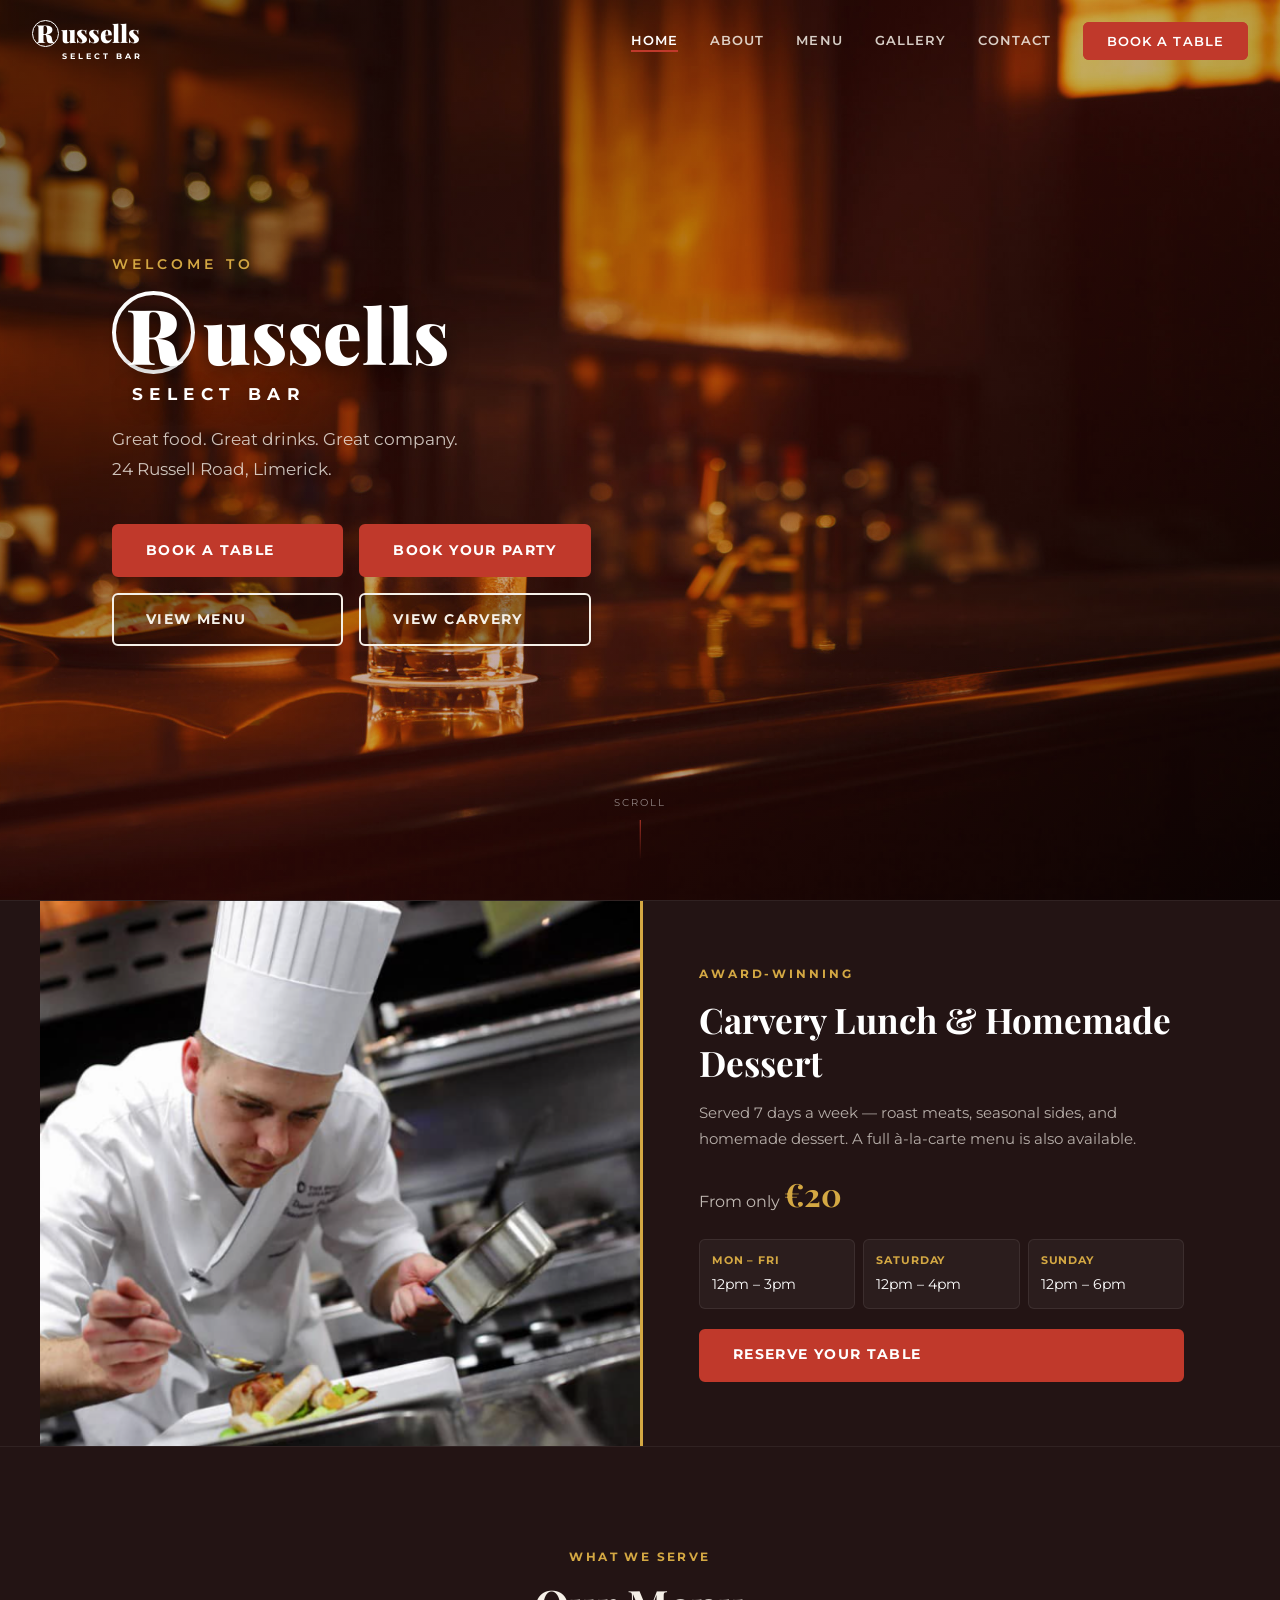
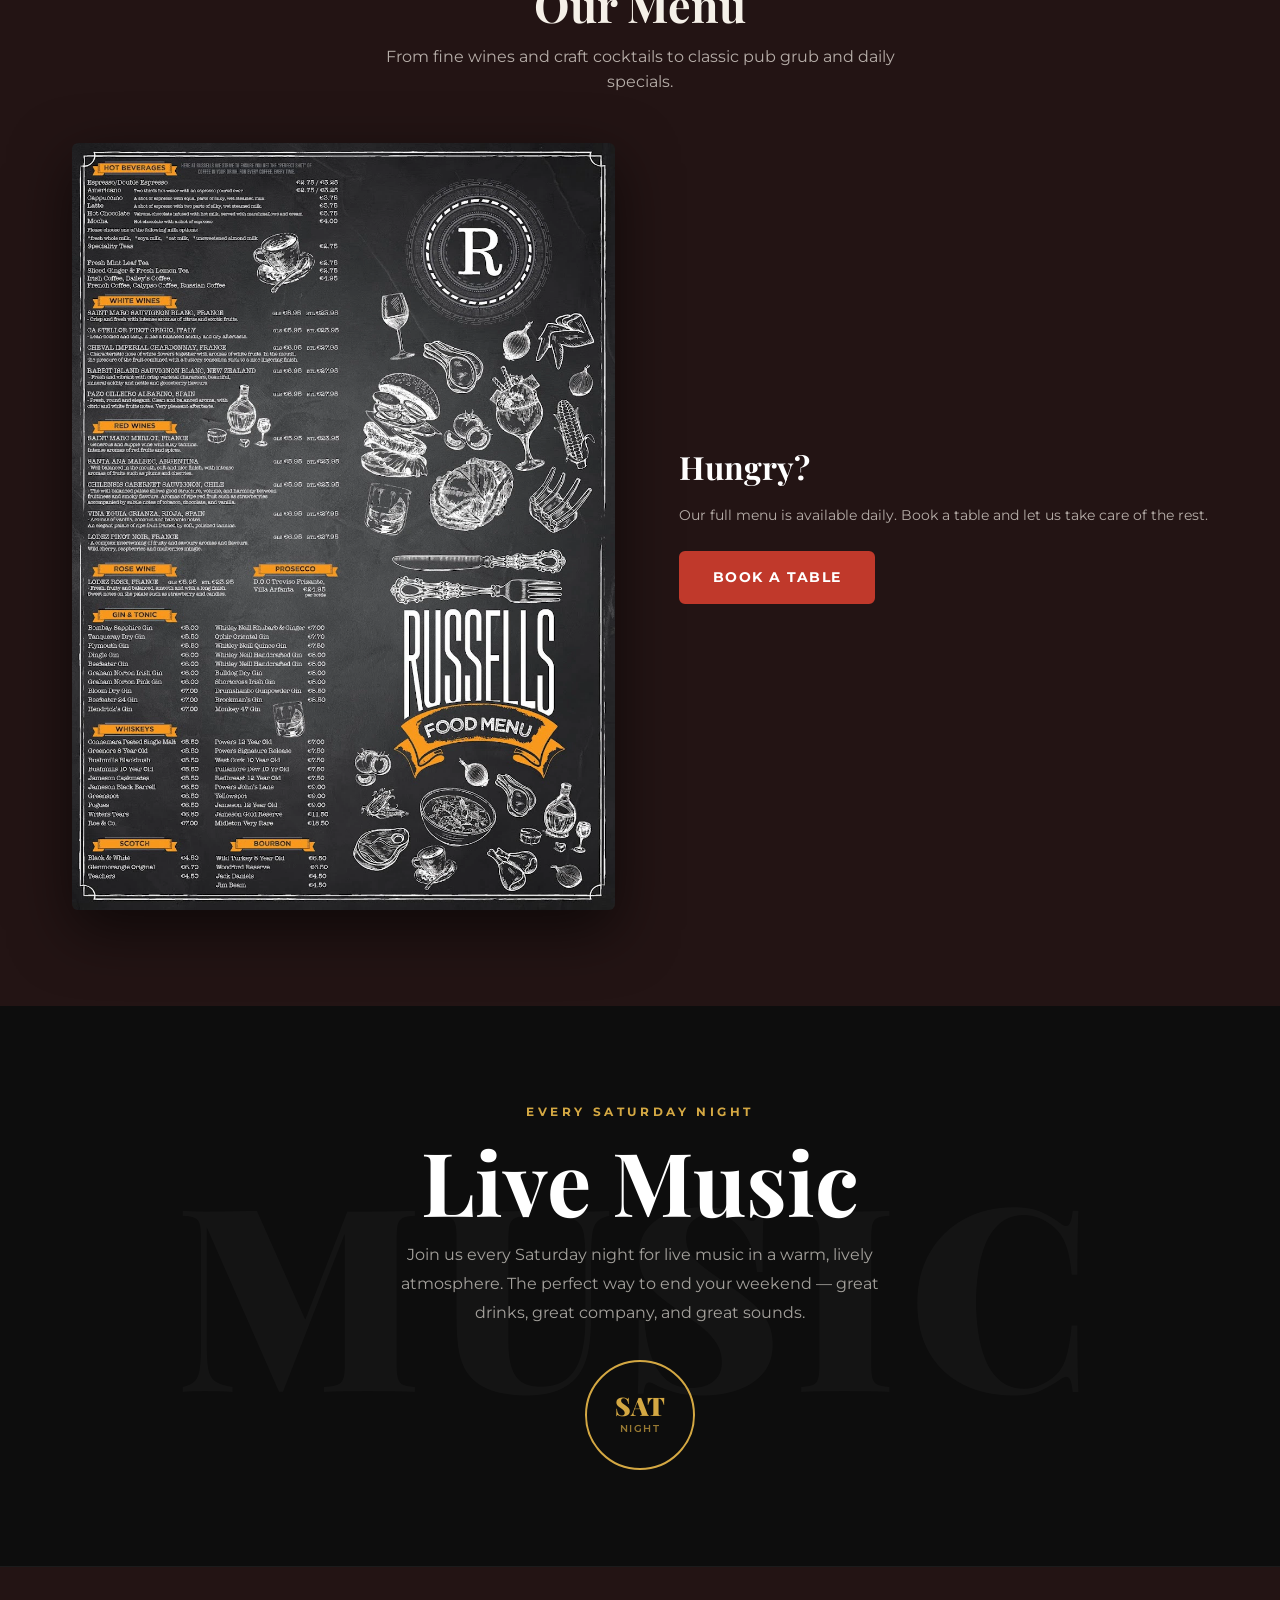
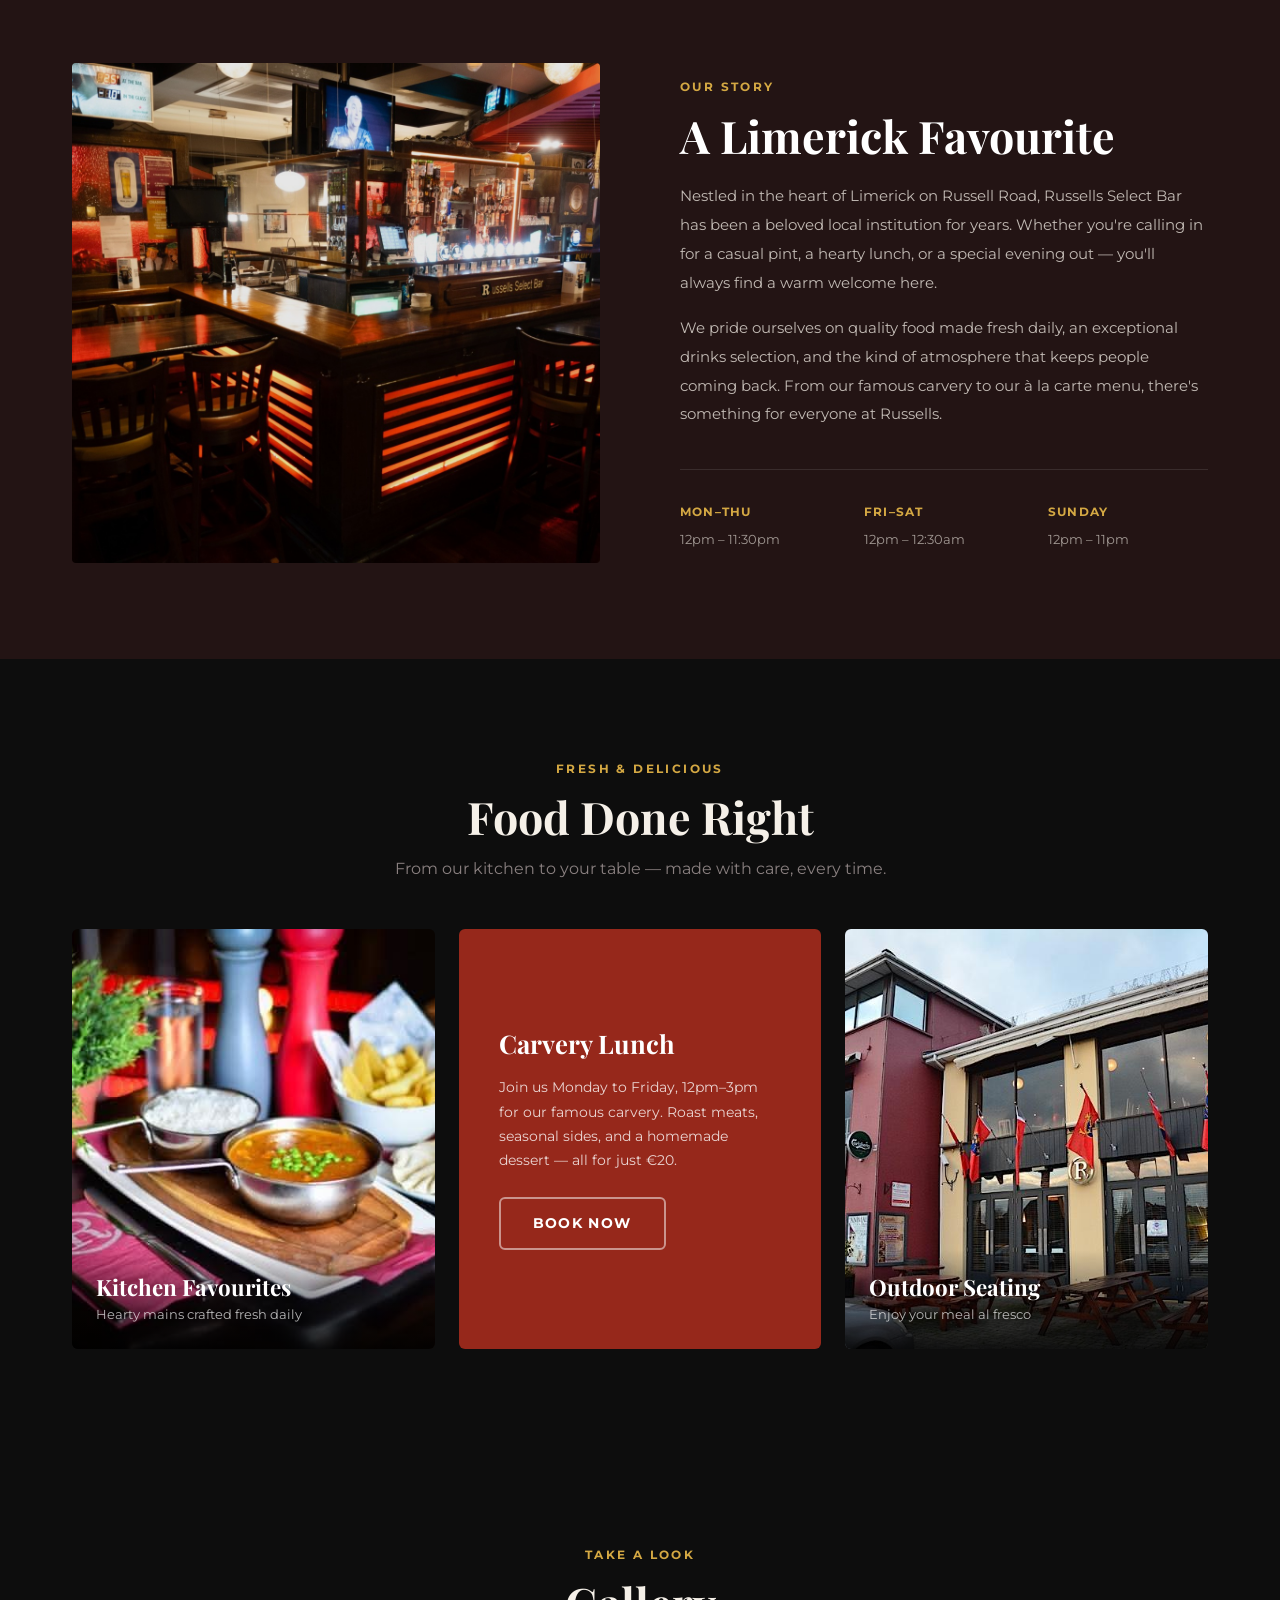
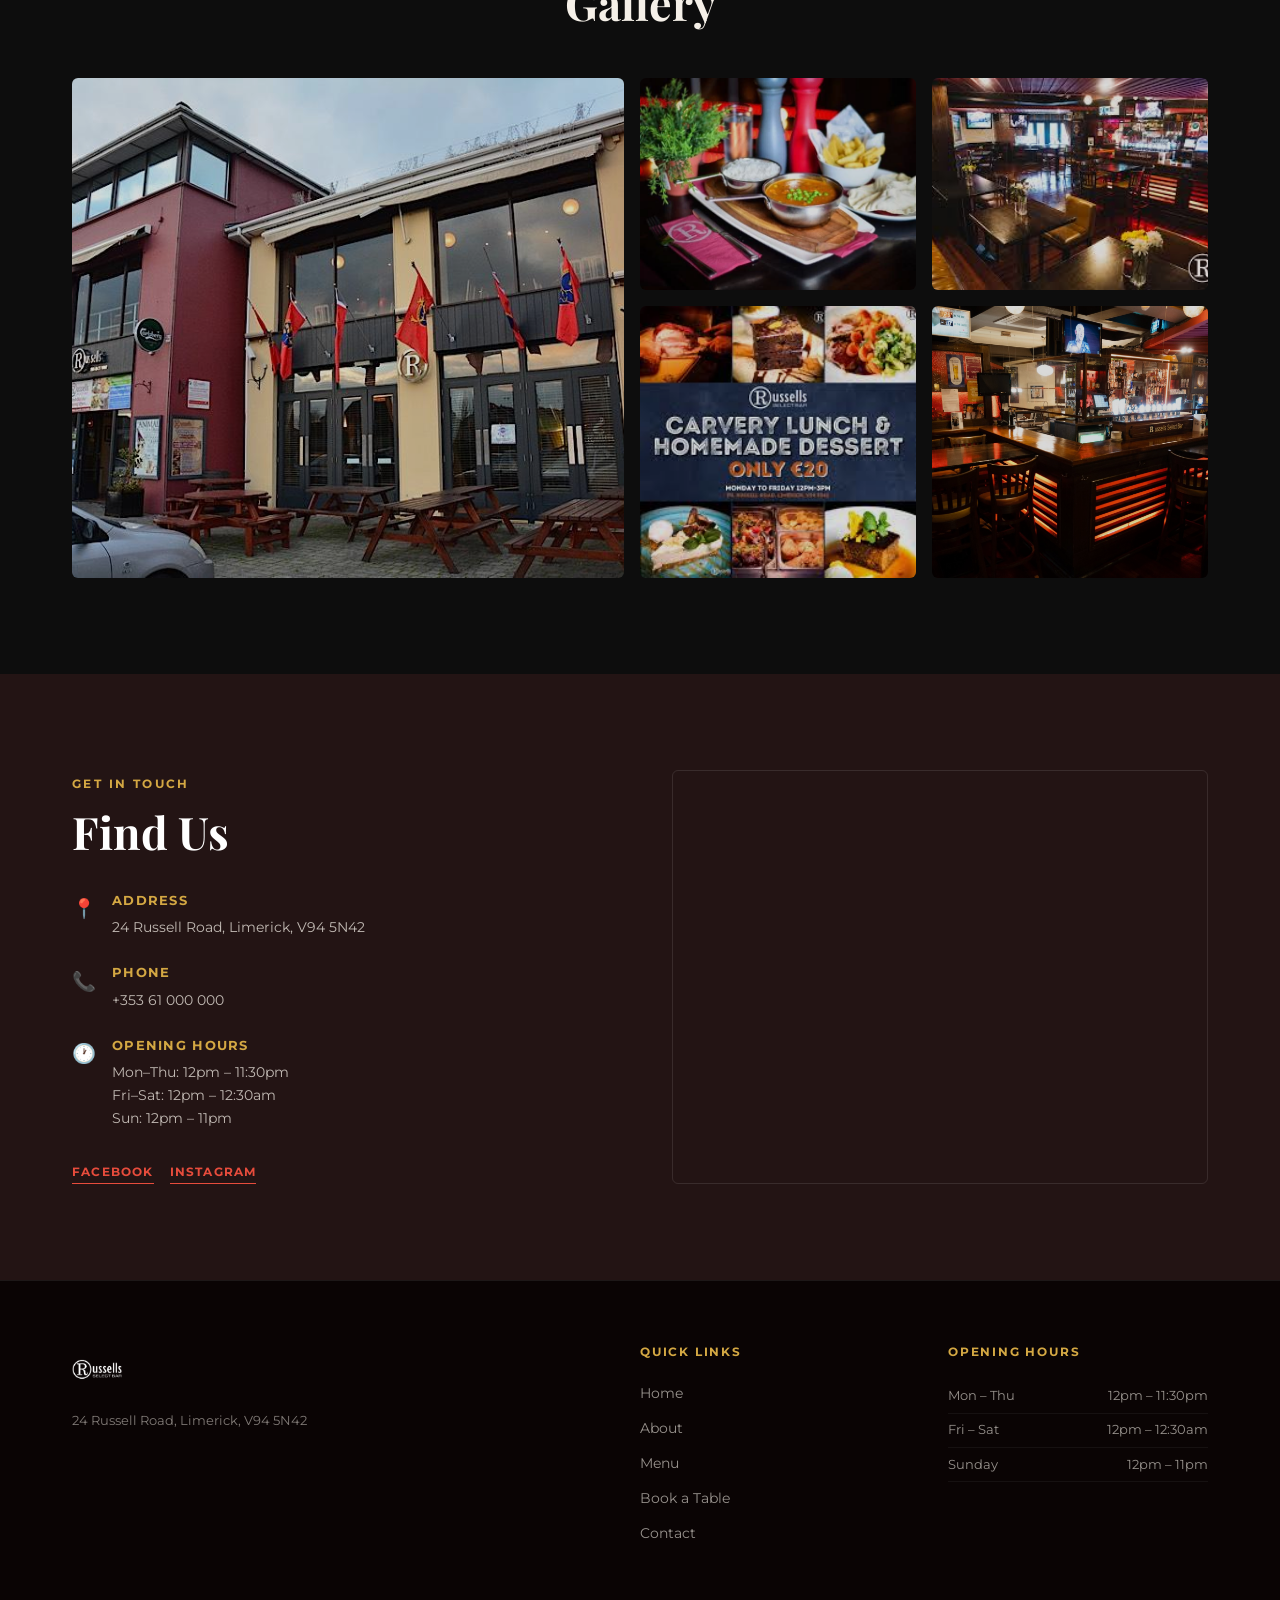
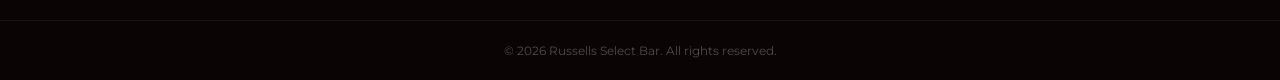
==== commit 8f236ebc: "remove one img" ====
--- a/index.html
+++ b/index.html
@@ -214,9 +214,6 @@
         <div class="gallery-item">
           <img src="inside russels.jpeg" alt="Russells interior" />
         </div>
-        <div class="gallery-item">
-          <img src="bar.jpeg" alt="Russells bar" />
-        </div>
       </div>
     </div>
   </section>
